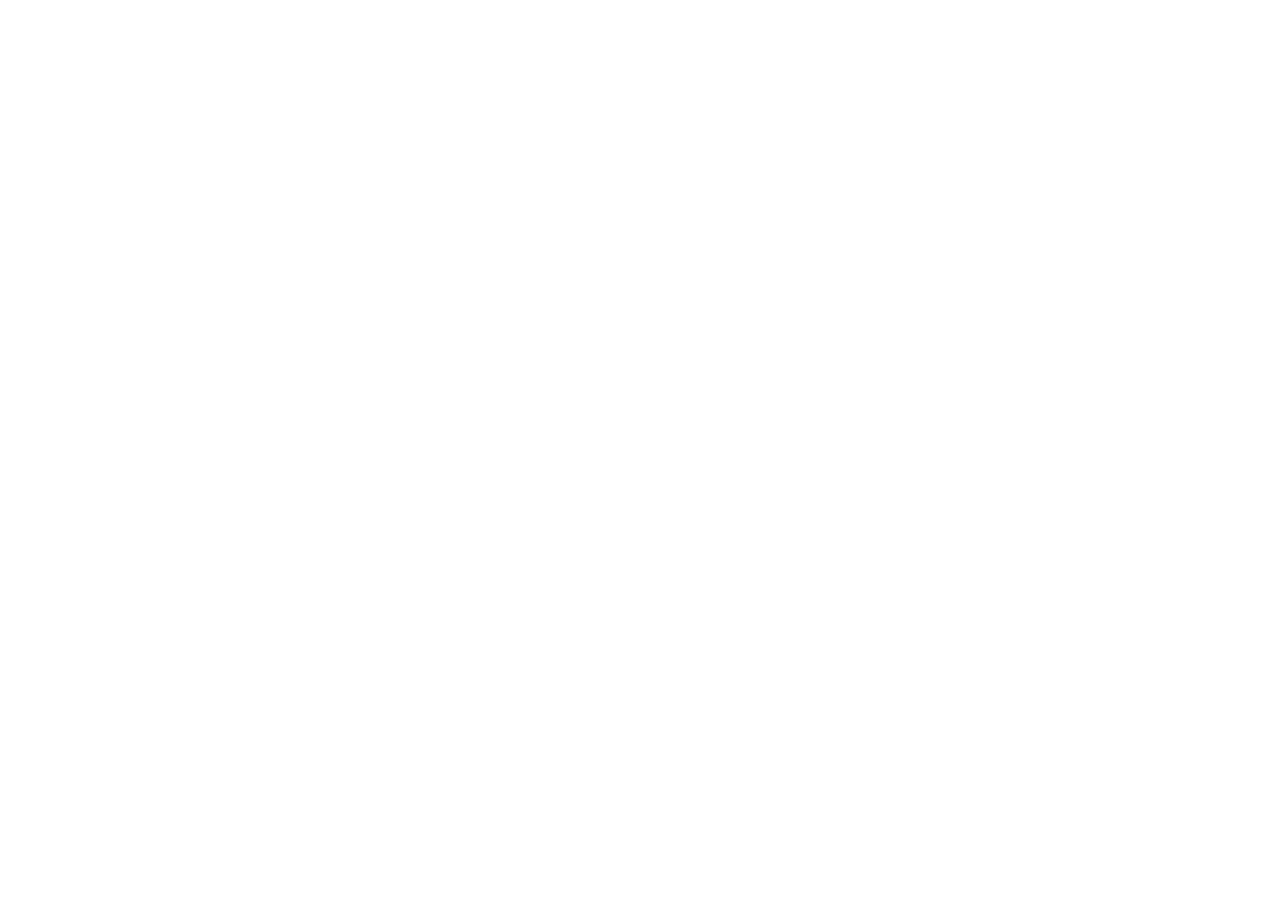
==== index.html @ 67b4d561 "commit 1" ====
<!DOCTYPE html>
<html lang="pt-br">
<head>
    <meta charset="UTF-8">
    <meta name="viewport" content="width=device-width, initial-scale=1.0">
    <link rel="stylesheet" href="style.css">
    <title>Canual - Te deixo calvo</title>
</head>
<body>
    <div class="super-info"></div>
    <header></header>
    <section class="introcucao"></section>
    <section class="carecas"></section>   
    <section class="servicos"></section>
    <section class="compra">
        <div alt="newsletter"></div>
    </section>
    <footer></footer>
</body>
</html>
---- style.css ----
* {
    margin: 0;
    padding: 0;
}
header {
    position: fixed;
    height: auto;
}
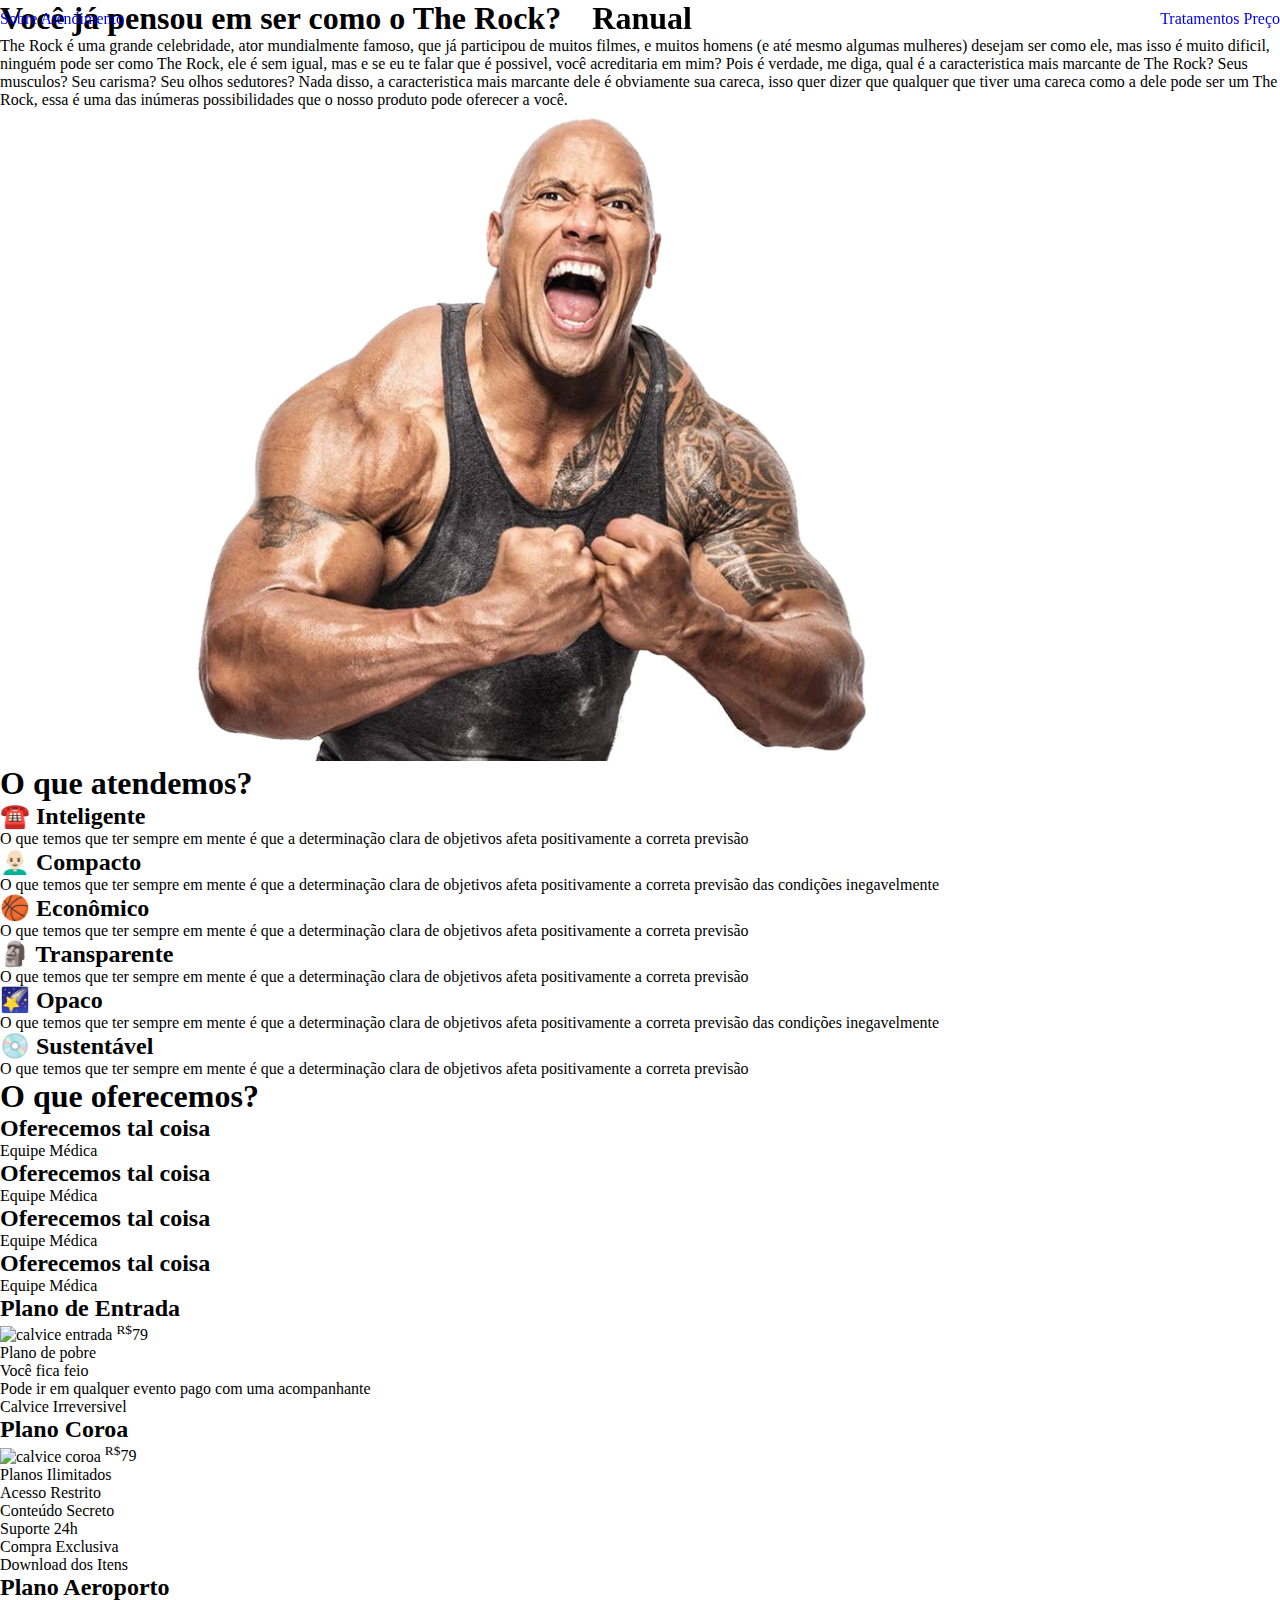
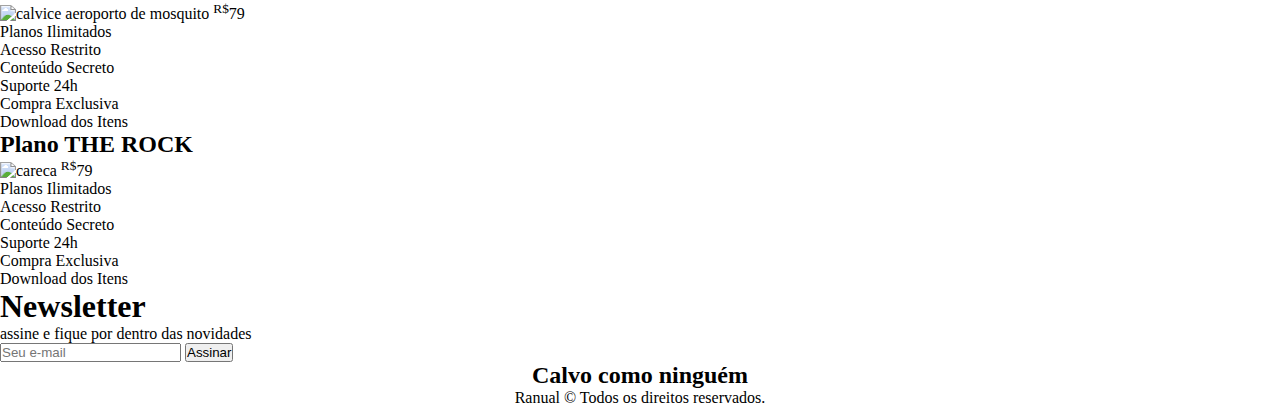
==== commit 46747306: "commit html" ====
--- a/index.html
+++ b/index.html
@@ -1,20 +1,173 @@
 <!DOCTYPE html>
 <html lang="pt-br">
-<head>
-    <meta charset="UTF-8">
-    <meta name="viewport" content="width=device-width, initial-scale=1.0">
-    <link rel="stylesheet" href="style.css">
-    <title>Canual - Te deixo calvo</title>
-</head>
-<body>
-    <div class="super-info"></div>
-    <header></header>
-    <section class="introcucao"></section>
-    <section class="carecas"></section>   
-    <section class="servicos"></section>
-    <section class="compra">
-        <div alt="newsletter"></div>
+  <head>
+    <meta charset="UTF-8" />
+    <meta name="viewport" content="width=device-width, initial-scale=1.0" />
+    <link rel="stylesheet" href="css/style.css" />
+    <link rel="stylesheet" href="css/color.css" />
+    <!--adicionar icon-->
+    <title>Ranual - Calvice sem igual</title>
+  </head>
+  <body>
+    <header>
+      <nav class="menu">
+        <a href="#sobre">Sobre</a>
+        <a href="#atendimento">Atendimento</a>
+      </nav>
+      <h1>Ranual</h1>
+      <nav class="menu">
+        <a href="#tratamentos">Tratamentos</a>
+        <a href="#preco">Preço</a>
+      </nav>
+    </header>
+
+    <section class="sobre" id="sobre">
+      <div>
+        <h1>Você já pensou em ser como o The Rock?</h1>
+        <p>
+          The Rock é uma grande celebridade, ator mundialmente famoso, que já
+          participou de muitos filmes, e muitos homens (e até mesmo algumas
+          mulheres) desejam ser como ele, mas isso é muito dificil, ninguém pode
+          ser como The Rock, ele é sem igual, mas e se eu te falar que é
+          possivel, você acreditaria em mim? Pois é verdade, me diga, qual é a
+          caracteristica mais marcante de The Rock? Seus musculos? Seu carisma?
+          Seu olhos sedutores? Nada disso, a caracteristica mais marcante dele é
+          obviamente sua careca, isso quer dizer que qualquer que tiver uma
+          careca como a dele pode ser um The Rock, essa é uma das inúmeras
+          possibilidades que o nosso produto pode oferecer a você.
+        </p>
+      </div>
+      <img src="img/The-Rock.png" alt="the rock" />
     </section>
-    <footer></footer>
-</body>
-</html>+
+    <section class="atendimento" id="atendimento"> <!--aqui é sobre o problema-->
+        <h1>O que atendemos?</h1>
+        <div class="atendimento-item">
+			<h2>☎️ Inteligente</h2>
+			<p>O que temos que ter sempre em mente é que a determinação clara de objetivos afeta positivamente a correta previsão </p>
+		</div>
+		
+		<div class="atendimento-item">
+			<h2>👨🏻‍🦲 Compacto</h2>
+			<p>O que temos que ter sempre em mente é que a determinação clara de objetivos afeta positivamente a correta previsão das condições inegavelmente</p>
+		</div>
+		
+		<div class="atendimento-item">
+			<h2>🏀 Econômico</h2>
+			<p>O que temos que ter sempre em mente é que a determinação clara de objetivos afeta positivamente a correta previsão </p>
+		</div>
+		
+		<div class="atendimento-item">
+			<h2>🗿 Transparente</h2>
+			<p>O que temos que ter sempre em mente é que a determinação clara de objetivos afeta positivamente a correta previsão </p>
+		</div>
+		
+		<div class="atendimento-item">
+			<h2>🌠 Opaco</h2>
+			<p>O que temos que ter sempre em mente é que a determinação clara de objetivos afeta positivamente a correta previsão das condições inegavelmente</p>
+		</div>
+		
+		<div class="atendimento-item">
+			<h2>💿 Sustentável</h2>
+			<p>O que temos que ter sempre em mente é que a determinação clara de objetivos afeta positivamente a correta previsão </p>
+		</div>
+    </section>
+
+    <section class="tratamentos" id="tratamentos"> <!--aqui é sobre a solução oferecida-->
+        <h1>O que oferecemos?</h1>
+        <div class="tratamento-item">
+            <div class="tratamento-item-info">
+                <h2>Oferecemos tal coisa</h2>
+                <p>Equipe Médica</p>   
+            </div>
+        </div>
+        <div class="tratamento-item">
+            <div class="tratamento-item-info">
+                <h2>Oferecemos tal coisa</h2>
+                <p>Equipe Médica</p>   
+            </div>
+        </div>
+        <div class="tratamento-item">
+            <div class="tratamento-item-info">
+                <h2>Oferecemos tal coisa</h2>
+                <p>Equipe Médica</p>   
+            </div>
+        </div>
+        <div class="tratamento-item">
+            <div class="tratamento-item-info">
+                <h2>Oferecemos tal coisa</h2>
+                <p>Equipe Médica</p>   
+            </div>
+        </div>
+    </section>
+
+    <section class="preco" id="preco">
+        <div alt="plano de entrada">
+            <h2>Plano de Entrada</h2>
+            <img src="" alt="calvice entrada">
+            <sup>R$</sup>79
+			<ul>
+				<li>Plano de pobre</li>
+				<li>Você fica feio</li>
+				<li>Pode ir em qualquer evento pago com uma acompanhante</li>
+				<li>Calvice Irreversivel</li>
+			</ul>
+        </div>
+        <div alt="plano coroa">
+            <h2>Plano Coroa</h2>
+            <img src="" alt="calvice coroa">
+            <sup>R$</sup>79
+			<ul>
+				<li>Planos Ilimitados</li>
+				<li>Acesso Restrito</li>
+				<li>Conteúdo Secreto</li>
+				<li>Suporte 24h</li>
+				<li>Compra Exclusiva</li>
+				<li>Download dos Itens</li>
+			</ul>
+        </div>
+        <div alt="plano aeroporto">
+            <h2>Plano Aeroporto</h2>
+            <img src="" alt="calvice aeroporto de mosquito">
+            <sup>R$</sup>79
+			<ul>
+				<li>Planos Ilimitados</li>
+				<li>Acesso Restrito</li>
+				<li>Conteúdo Secreto</li>
+				<li>Suporte 24h</li>
+				<li>Compra Exclusiva</li>
+				<li>Download dos Itens</li>
+			</ul>
+        </div>
+        <div alt="plano The Rock">
+            <h2>Plano THE ROCK</h2>
+            <img src="" alt="careca">
+            <sup>R$</sup>79
+			<ul>
+				<li>Planos Ilimitados</li>
+				<li>Acesso Restrito</li>
+				<li>Conteúdo Secreto</li>
+				<li>Suporte 24h</li>
+				<li>Compra Exclusiva</li>
+				<li>Download dos Itens</li>
+			</ul>
+        </div>
+    </section>
+
+    <section class="newsletter">
+        <div class="newsletter-info">
+			<h1>Newsletter</h1>
+			<p>assine e fique por dentro das novidades</p>
+		</div>
+		<form class="newsletter-form">
+			<input type="text" placeholder="Seu e-mail">
+			<button type="submit">Assinar</button>
+		</form>
+    </section>
+
+    <footer>
+        <h2>Calvo como ninguém</h2>
+        <p>Ranual © Todos os direitos reservados.</p>
+    </footer>
+  </body>
+</html>
--- a/css/style.css
+++ b/css/style.css
@@ -0,0 +1,22 @@
+* {
+    margin: 0;
+    padding: 0;
+}
+header, footer {
+    display: flex;
+    width: 100%;
+    height: auto;
+}
+header {
+    justify-content: space-between;
+    align-items: center;
+    position: fixed;
+}
+footer {
+    flex-direction: column;
+    align-items: center;
+}
+
+a:link {
+    text-decoration: none;
+}
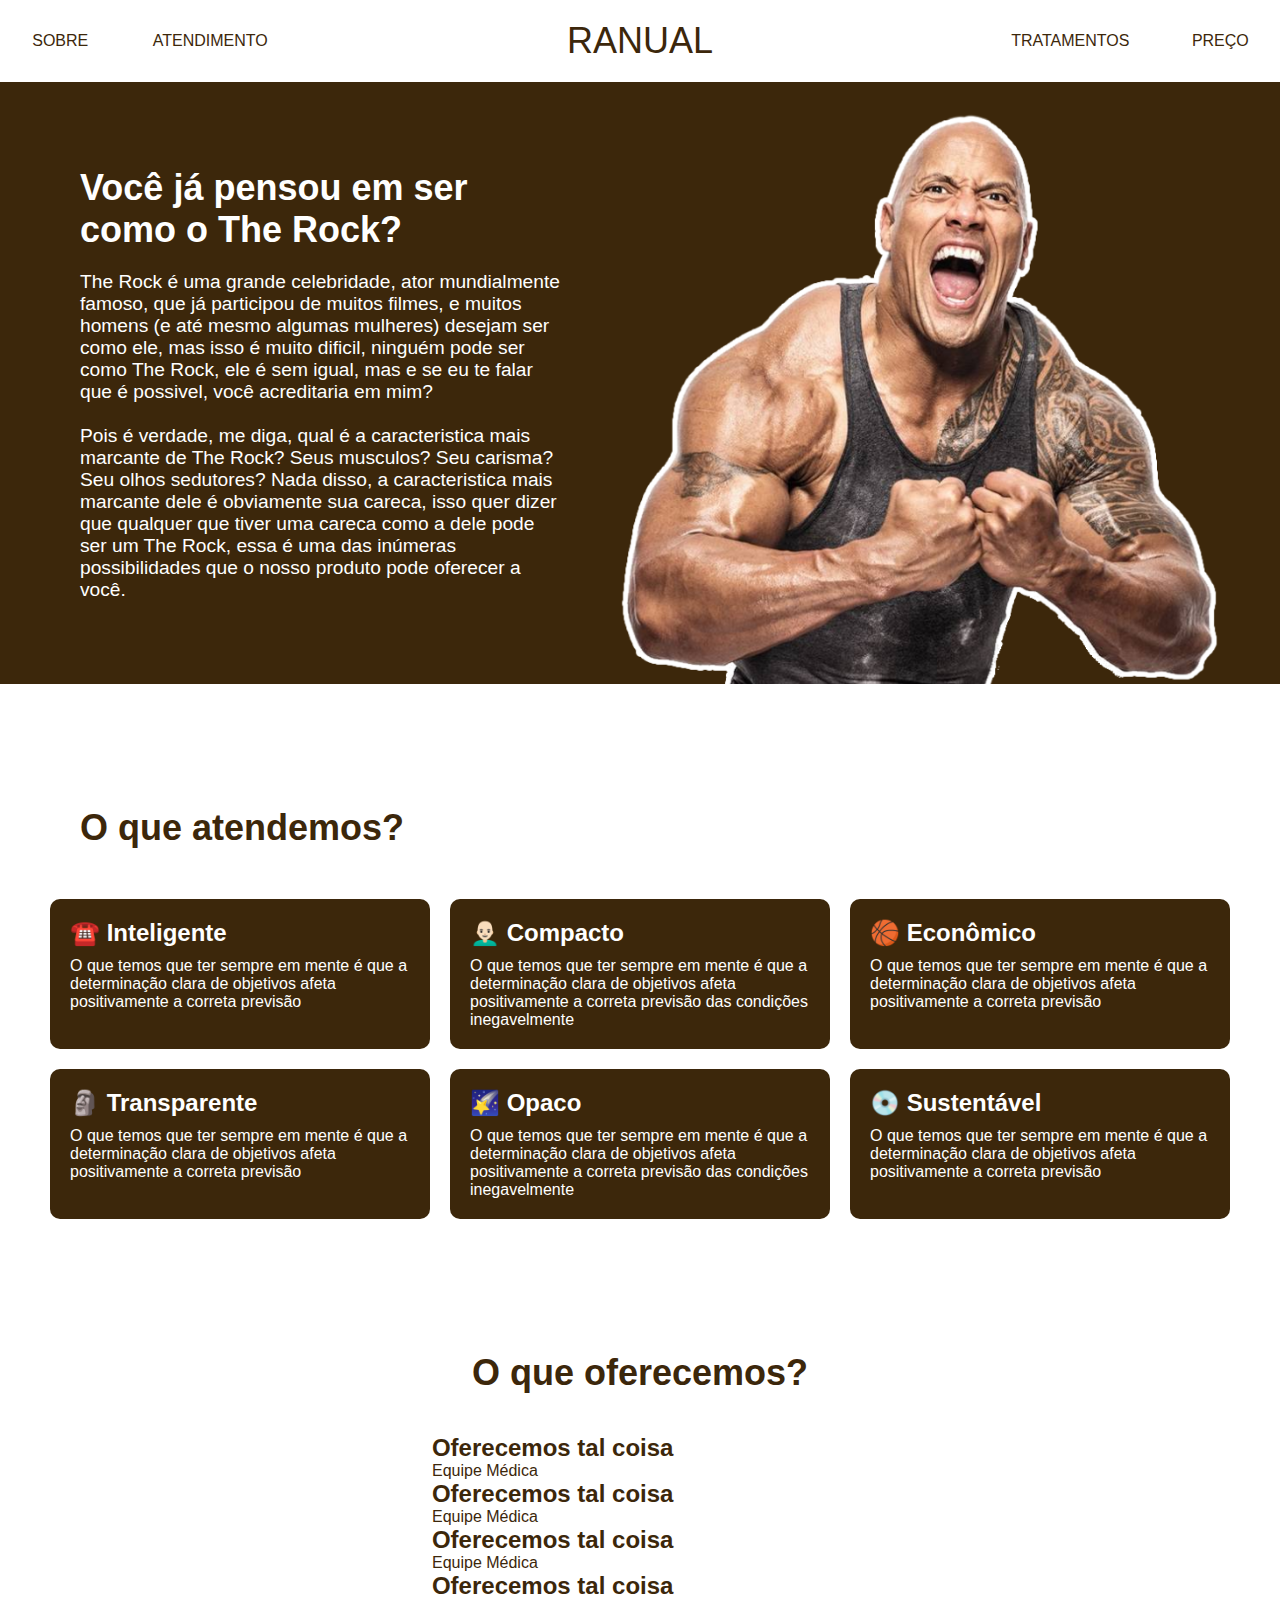
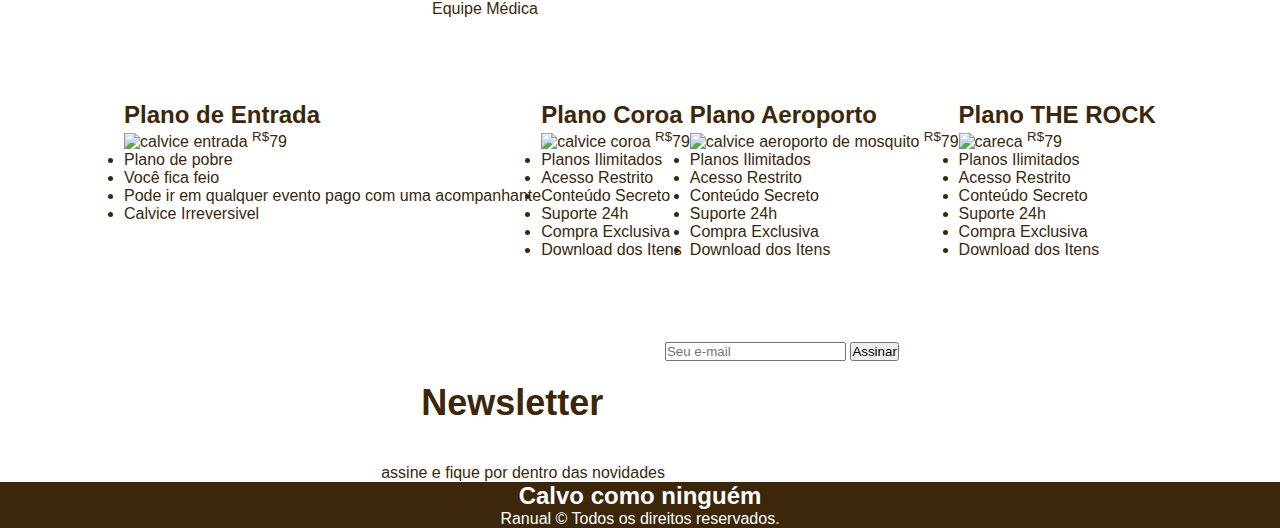
==== commit c958f39f: "commit css geral, menu, sobre e atendimento" ====
--- a/index.html
+++ b/index.html
@@ -5,169 +5,200 @@
     <meta name="viewport" content="width=device-width, initial-scale=1.0" />
     <link rel="stylesheet" href="css/style.css" />
     <link rel="stylesheet" href="css/color.css" />
+    <link rel="stylesheet" href="css/text.css" />
     <!--adicionar icon-->
     <title>Ranual - Calvice sem igual</title>
   </head>
   <body>
     <header>
       <nav class="menu">
-        <a href="#sobre">Sobre</a>
-        <a href="#atendimento">Atendimento</a>
+        <a href="#sobre">SOBRE</a>
+        <a href="#atendimento">ATENDIMENTO</a>
       </nav>
-      <h1>Ranual</h1>
+      <h1>RANUAL</h1>
       <nav class="menu">
-        <a href="#tratamentos">Tratamentos</a>
-        <a href="#preco">Preço</a>
+        <a href="#tratamentos">TRATAMENTOS</a>
+        <a href="#preco">PREÇO</a>
       </nav>
     </header>
 
     <section class="sobre" id="sobre">
-      <div>
-        <h1>Você já pensou em ser como o The Rock?</h1>
-        <p>
-          The Rock é uma grande celebridade, ator mundialmente famoso, que já
-          participou de muitos filmes, e muitos homens (e até mesmo algumas
-          mulheres) desejam ser como ele, mas isso é muito dificil, ninguém pode
-          ser como The Rock, ele é sem igual, mas e se eu te falar que é
-          possivel, você acreditaria em mim? Pois é verdade, me diga, qual é a
-          caracteristica mais marcante de The Rock? Seus musculos? Seu carisma?
-          Seu olhos sedutores? Nada disso, a caracteristica mais marcante dele é
-          obviamente sua careca, isso quer dizer que qualquer que tiver uma
-          careca como a dele pode ser um The Rock, essa é uma das inúmeras
-          possibilidades que o nosso produto pode oferecer a você.
-        </p>
-      </div>
-      <img src="img/The-Rock.png" alt="the rock" />
-    </section>
-
-    <section class="atendimento" id="atendimento"> <!--aqui é sobre o problema-->
+      <div class="sobre-total">
+        <div class="sobre-info">
+          <h1>Você já pensou em ser como o The Rock?</h1>
+          <p>
+            The Rock é uma grande celebridade, ator mundialmente famoso, que já
+            participou de muitos filmes, e muitos homens (e até mesmo algumas
+            mulheres) desejam ser como ele, mas isso é muito dificil, ninguém
+            pode ser como The Rock, ele é sem igual, mas e se eu te falar que é
+            possivel, você acreditaria em mim? <br /><br />
+
+            Pois é verdade, me diga, qual é a caracteristica mais marcante de
+            The Rock? Seus musculos? Seu carisma? Seu olhos sedutores? Nada
+            disso, a caracteristica mais marcante dele é obviamente sua careca,
+            isso quer dizer que qualquer que tiver uma careca como a dele pode
+            ser um The Rock, essa é uma das inúmeras possibilidades que o nosso
+            produto pode oferecer a você.
+          </p>
+        </div>
+        <img src="img/The-Rock.png" alt="the rock" />
+      </div>
+    </section>
+
+    <section class="atendimento" id="atendimento">
+      <!--aqui é sobre o problema-->
+      <div class="atendimento-total">
         <h1>O que atendemos?</h1>
         <div class="atendimento-item">
-			<h2>☎️ Inteligente</h2>
-			<p>O que temos que ter sempre em mente é que a determinação clara de objetivos afeta positivamente a correta previsão </p>
-		</div>
-		
-		<div class="atendimento-item">
-			<h2>👨🏻‍🦲 Compacto</h2>
-			<p>O que temos que ter sempre em mente é que a determinação clara de objetivos afeta positivamente a correta previsão das condições inegavelmente</p>
-		</div>
-		
-		<div class="atendimento-item">
-			<h2>🏀 Econômico</h2>
-			<p>O que temos que ter sempre em mente é que a determinação clara de objetivos afeta positivamente a correta previsão </p>
-		</div>
-		
-		<div class="atendimento-item">
-			<h2>🗿 Transparente</h2>
-			<p>O que temos que ter sempre em mente é que a determinação clara de objetivos afeta positivamente a correta previsão </p>
-		</div>
-		
-		<div class="atendimento-item">
-			<h2>🌠 Opaco</h2>
-			<p>O que temos que ter sempre em mente é que a determinação clara de objetivos afeta positivamente a correta previsão das condições inegavelmente</p>
-		</div>
-		
-		<div class="atendimento-item">
-			<h2>💿 Sustentável</h2>
-			<p>O que temos que ter sempre em mente é que a determinação clara de objetivos afeta positivamente a correta previsão </p>
-		</div>
-    </section>
-
-    <section class="tratamentos" id="tratamentos"> <!--aqui é sobre a solução oferecida-->
+          <h2>☎️ Inteligente</h2>
+          <p>
+            O que temos que ter sempre em mente é que a determinação clara de
+            objetivos afeta positivamente a correta previsão
+          </p>
+        </div>
+
+        <div class="atendimento-item">
+          <h2>👨🏻‍🦲 Compacto</h2>
+          <p>
+            O que temos que ter sempre em mente é que a determinação clara de
+            objetivos afeta positivamente a correta previsão das condições
+            inegavelmente
+          </p>
+        </div>
+
+        <div class="atendimento-item">
+          <h2>🏀 Econômico</h2>
+          <p>
+            O que temos que ter sempre em mente é que a determinação clara de
+            objetivos afeta positivamente a correta previsão
+          </p>
+        </div>
+
+        <div class="atendimento-item">
+          <h2>🗿 Transparente</h2>
+          <p>
+            O que temos que ter sempre em mente é que a determinação clara de
+            objetivos afeta positivamente a correta previsão
+          </p>
+        </div>
+
+        <div class="atendimento-item">
+          <h2>🌠 Opaco</h2>
+          <p>
+            O que temos que ter sempre em mente é que a determinação clara de
+            objetivos afeta positivamente a correta previsão das condições
+            inegavelmente
+          </p>
+        </div>
+
+        <div class="atendimento-item">
+          <h2>💿 Sustentável</h2>
+          <p>
+            O que temos que ter sempre em mente é que a determinação clara de
+            objetivos afeta positivamente a correta previsão
+          </p>
+        </div>
+      </div>
+    </section>
+
+    <section class="tratamentos" id="tratamentos">
+      <!--aqui é sobre a solução oferecida-->
+      <div class="tratamento-total">
         <h1>O que oferecemos?</h1>
         <div class="tratamento-item">
-            <div class="tratamento-item-info">
-                <h2>Oferecemos tal coisa</h2>
-                <p>Equipe Médica</p>   
-            </div>
-        </div>
-        <div class="tratamento-item">
-            <div class="tratamento-item-info">
-                <h2>Oferecemos tal coisa</h2>
-                <p>Equipe Médica</p>   
-            </div>
-        </div>
-        <div class="tratamento-item">
-            <div class="tratamento-item-info">
-                <h2>Oferecemos tal coisa</h2>
-                <p>Equipe Médica</p>   
-            </div>
-        </div>
-        <div class="tratamento-item">
-            <div class="tratamento-item-info">
-                <h2>Oferecemos tal coisa</h2>
-                <p>Equipe Médica</p>   
-            </div>
-        </div>
+          <div class="tratamento-item-info">
+            <h2>Oferecemos tal coisa</h2>
+            <p>Equipe Médica</p>
+          </div>
+        </div>
+        <div class="tratamento-item">
+          <div class="tratamento-item-info">
+            <h2>Oferecemos tal coisa</h2>
+            <p>Equipe Médica</p>
+          </div>
+        </div>
+        <div class="tratamento-item">
+          <div class="tratamento-item-info">
+            <h2>Oferecemos tal coisa</h2>
+            <p>Equipe Médica</p>
+          </div>
+        </div>
+        <div class="tratamento-item">
+          <div class="tratamento-item-info">
+            <h2>Oferecemos tal coisa</h2>
+            <p>Equipe Médica</p>
+          </div>
+        </div>
+      </div>
     </section>
 
     <section class="preco" id="preco">
-        <div alt="plano de entrada">
-            <h2>Plano de Entrada</h2>
-            <img src="" alt="calvice entrada">
-            <sup>R$</sup>79
-			<ul>
-				<li>Plano de pobre</li>
-				<li>Você fica feio</li>
-				<li>Pode ir em qualquer evento pago com uma acompanhante</li>
-				<li>Calvice Irreversivel</li>
-			</ul>
-        </div>
-        <div alt="plano coroa">
-            <h2>Plano Coroa</h2>
-            <img src="" alt="calvice coroa">
-            <sup>R$</sup>79
-			<ul>
-				<li>Planos Ilimitados</li>
-				<li>Acesso Restrito</li>
-				<li>Conteúdo Secreto</li>
-				<li>Suporte 24h</li>
-				<li>Compra Exclusiva</li>
-				<li>Download dos Itens</li>
-			</ul>
-        </div>
-        <div alt="plano aeroporto">
-            <h2>Plano Aeroporto</h2>
-            <img src="" alt="calvice aeroporto de mosquito">
-            <sup>R$</sup>79
-			<ul>
-				<li>Planos Ilimitados</li>
-				<li>Acesso Restrito</li>
-				<li>Conteúdo Secreto</li>
-				<li>Suporte 24h</li>
-				<li>Compra Exclusiva</li>
-				<li>Download dos Itens</li>
-			</ul>
-        </div>
-        <div alt="plano The Rock">
-            <h2>Plano THE ROCK</h2>
-            <img src="" alt="careca">
-            <sup>R$</sup>79
-			<ul>
-				<li>Planos Ilimitados</li>
-				<li>Acesso Restrito</li>
-				<li>Conteúdo Secreto</li>
-				<li>Suporte 24h</li>
-				<li>Compra Exclusiva</li>
-				<li>Download dos Itens</li>
-			</ul>
-        </div>
+      <div alt="plano de entrada">
+        <h2>Plano de Entrada</h2>
+        <img src="" alt="calvice entrada" />
+        <sup>R$</sup>79
+        <ul>
+          <li>Plano de pobre</li>
+          <li>Você fica feio</li>
+          <li>Pode ir em qualquer evento pago com uma acompanhante</li>
+          <li>Calvice Irreversivel</li>
+        </ul>
+      </div>
+      <div alt="plano coroa">
+        <h2>Plano Coroa</h2>
+        <img src="" alt="calvice coroa" />
+        <sup>R$</sup>79
+        <ul>
+          <li>Planos Ilimitados</li>
+          <li>Acesso Restrito</li>
+          <li>Conteúdo Secreto</li>
+          <li>Suporte 24h</li>
+          <li>Compra Exclusiva</li>
+          <li>Download dos Itens</li>
+        </ul>
+      </div>
+      <div alt="plano aeroporto">
+        <h2>Plano Aeroporto</h2>
+        <img src="" alt="calvice aeroporto de mosquito" />
+        <sup>R$</sup>79
+        <ul>
+          <li>Planos Ilimitados</li>
+          <li>Acesso Restrito</li>
+          <li>Conteúdo Secreto</li>
+          <li>Suporte 24h</li>
+          <li>Compra Exclusiva</li>
+          <li>Download dos Itens</li>
+        </ul>
+      </div>
+      <div alt="plano The Rock">
+        <h2>Plano THE ROCK</h2>
+        <img src="" alt="careca" />
+        <sup>R$</sup>79
+        <ul>
+          <li>Planos Ilimitados</li>
+          <li>Acesso Restrito</li>
+          <li>Conteúdo Secreto</li>
+          <li>Suporte 24h</li>
+          <li>Compra Exclusiva</li>
+          <li>Download dos Itens</li>
+        </ul>
+      </div>
     </section>
 
     <section class="newsletter">
-        <div class="newsletter-info">
-			<h1>Newsletter</h1>
-			<p>assine e fique por dentro das novidades</p>
-		</div>
-		<form class="newsletter-form">
-			<input type="text" placeholder="Seu e-mail">
-			<button type="submit">Assinar</button>
-		</form>
+      <div class="newsletter-info">
+        <h1>Newsletter</h1>
+        <p>assine e fique por dentro das novidades</p>
+      </div>
+      <form class="newsletter-form">
+        <input type="text" placeholder="Seu e-mail" />
+        <button type="submit">Assinar</button>
+      </form>
     </section>
 
     <footer>
-        <h2>Calvo como ninguém</h2>
-        <p>Ranual © Todos os direitos reservados.</p>
+      <h2>Calvo como ninguém</h2>
+      <p>Ranual © Todos os direitos reservados.</p>
     </footer>
   </body>
 </html>
--- a/css/style.css
+++ b/css/style.css
@@ -1,22 +1,138 @@
 * {
     margin: 0;
     padding: 0;
+    font-family: 'TT Norms Pro', Arial, sans-serif;
 }
+
+a {
+    text-decoration: none;
+    color: inherit;
+}
+
+h1 {
+    font-size: 2.25em;
+    margin: 40px;
+}
+
+body {
+    background-color: var(--base-color);
+    color: var(--primary-color);
+}
+
 header, footer {
     display: flex;
     width: 100%;
     height: auto;
 }
+
 header {
     justify-content: space-between;
     align-items: center;
     position: fixed;
+    font-family: 'TT Norms Pro', Arial, sans-serif;
+    font-weight: 300;
+    background-color: var(--base-color);
+    border-bottom: 2px solid var(--primary-color);
 }
+
+header h1 {
+    font-weight: 400;
+    font-size: 2.25em;
+    margin: 20px;
+}
+
 footer {
     flex-direction: column;
     align-items: center;
+    color: var(--base-color);
+    background-color: var(--primary-color);
 }
 
-a:link {
-    text-decoration: none;
+.menu {
+    display: flex;
+    justify-content: space-between;
+    flex-wrap: wrap;
+    height: auto;
+    width: 300px;
 }
+
+.menu a {
+    display: block;
+    flex-grow: 1;
+    text-align: center;
+    padding: 10px;
+}
+
+.sobre, .atendimento, .tratamentos, .preco, .newsletter {
+    display: flex;
+    justify-content: center;
+    padding-top: 83px;
+    overflow: hidden;
+}
+
+.sobre-total, .atendimento-total {
+    display: flex;
+    flex-wrap: wrap;
+    max-width: 1200px;
+}
+
+.sobre {
+    background-color: var(--primary-color);
+    color: var(--base-color);   
+}
+
+.sobre-total {
+    align-items: center;
+    justify-content: space-around;
+}
+
+.sobre-total img {
+    margin-top: 30px;
+    margin-left: 20px;
+    margin-right: 20px;
+    width: 50%;
+    min-width: 450px;
+    align-self: flex-end;
+}
+
+.sobre-info {
+    flex: 1 1 450px;
+    padding: 20px;
+}
+
+.sobre-info h1, .sobre-info p {
+    font-size: 1.2em;
+    margin: 20px;
+}
+
+.sobre-info h1 {
+    font-size: 2.25em;
+}
+
+.atendimento-total h1 {
+    display: block;
+    width: 100%;
+}
+
+.atendimento-item {
+    display: block;
+    background-color: var(--primary-color);
+    color: var(--base-color);
+    border-radius: 10px;
+    margin: 10px;
+    padding: 10px;
+    flex: 1 1 360px;
+}
+
+.atendimento-item h2, .atendimento-item p {
+    margin: 10px;
+}
+
+.tratamento-total {
+
+}
+
+.tratamento-item {
+    display: block;
+    flex: 1 1 360px;
+}
--- a/css/color.css
+++ b/css/color.css
@@ -0,0 +1,5 @@
+:root {
+    --primary-color: #3c270b;
+    --secondary-color: #8c7dff;
+    --base-color: white;
+}--- a/css/text.css
+++ b/css/text.css
@@ -0,0 +1 @@
+@import url('https://fonts.cdnfonts.com/css/tt-norms-pro');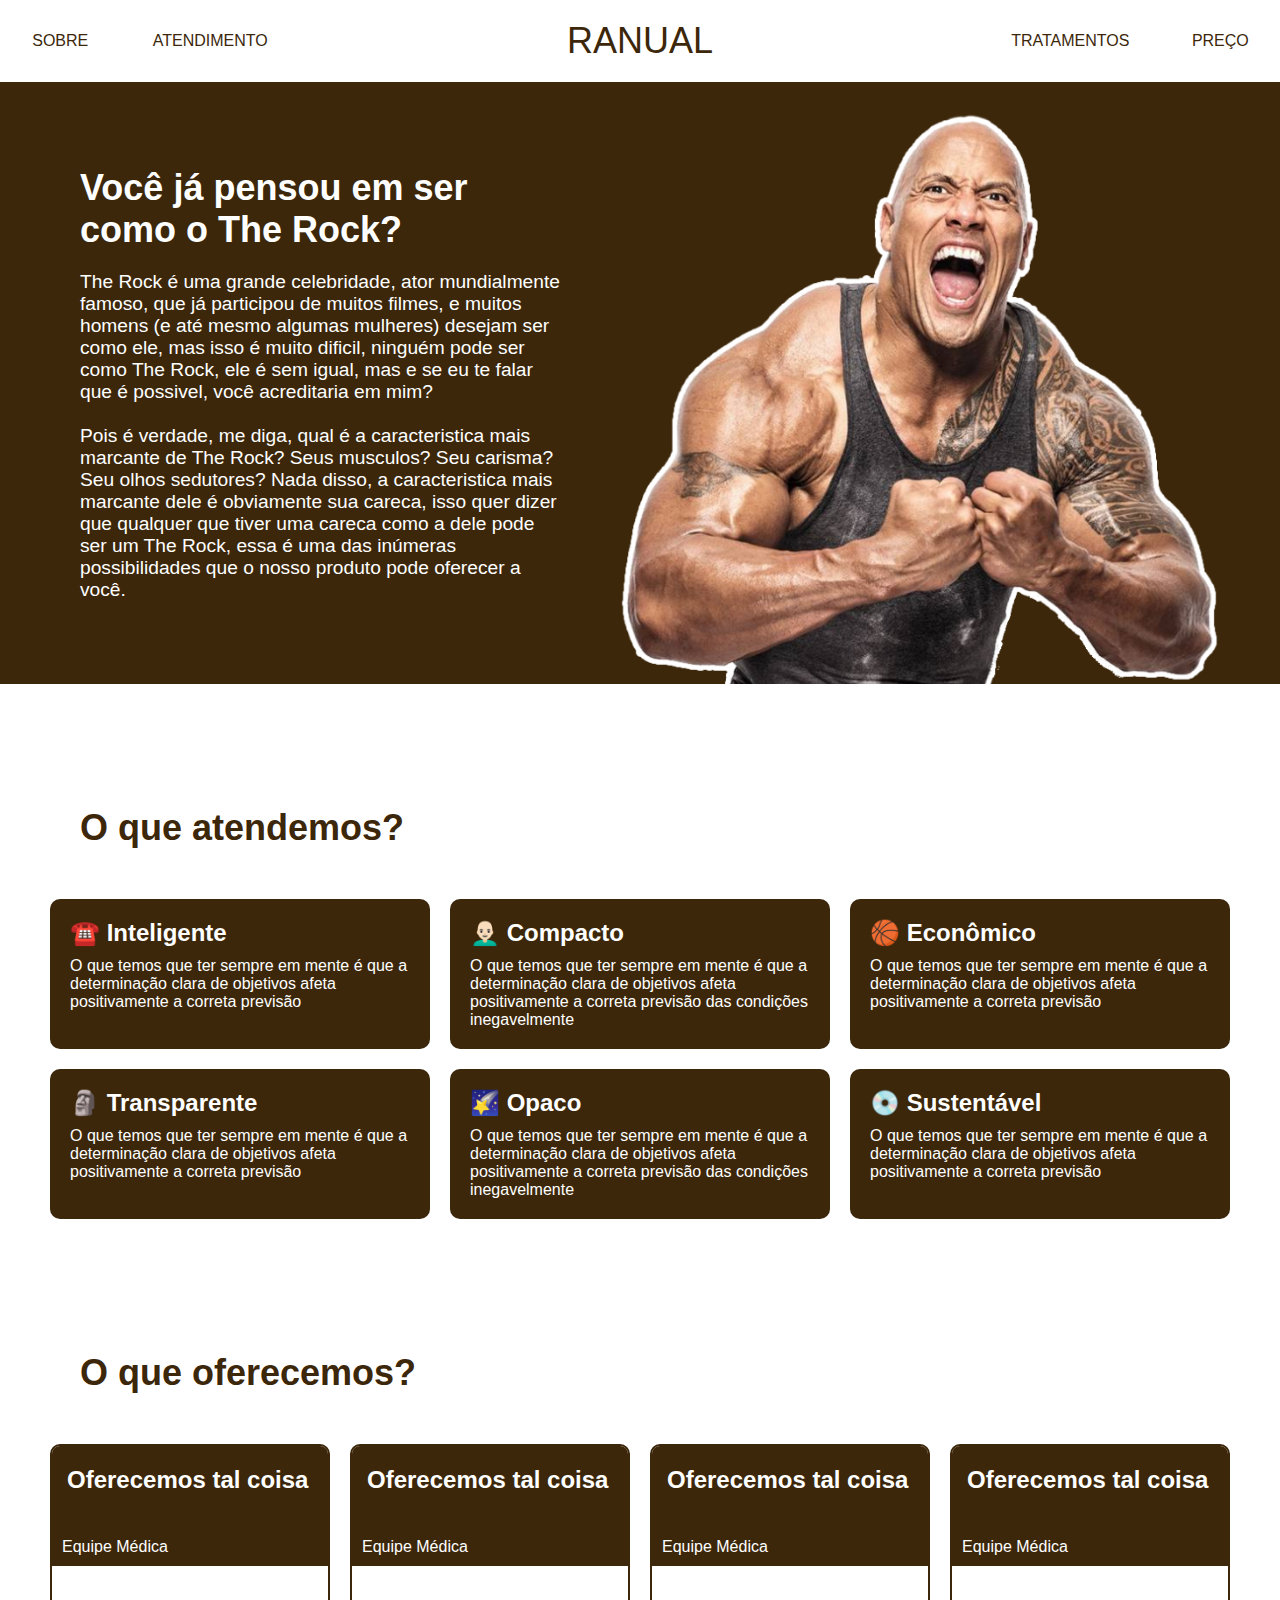
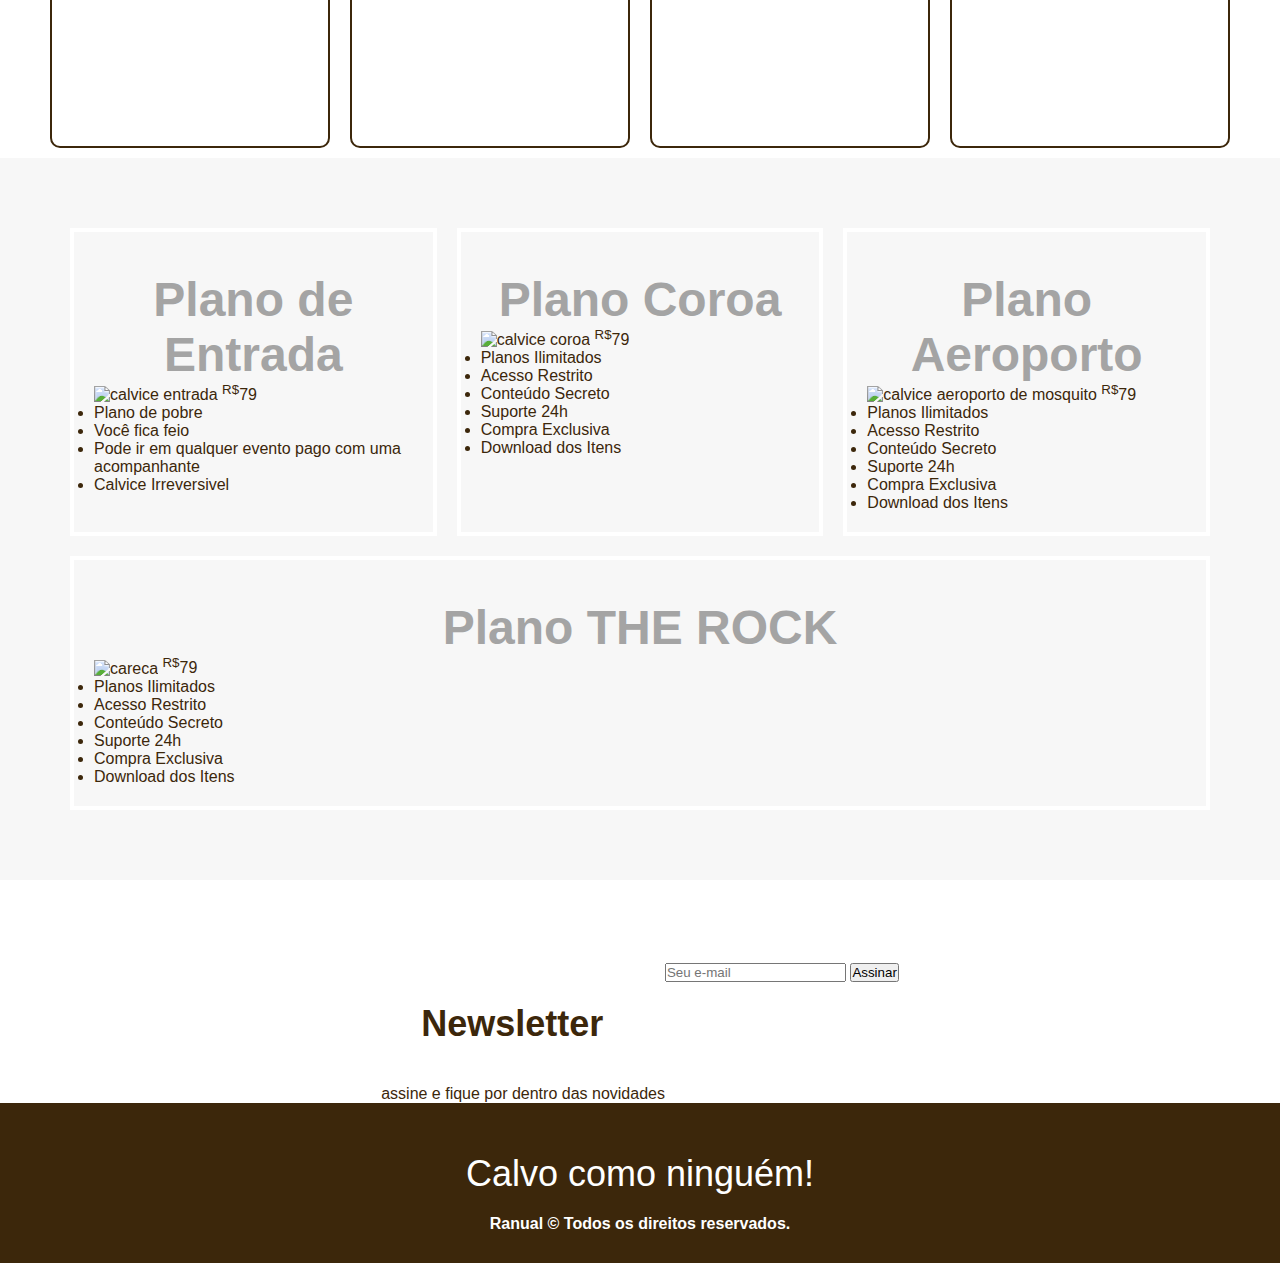
==== commit 4a352605: "commit css itens qualidades servicos" ====
--- a/index.html
+++ b/index.html
@@ -110,30 +110,34 @@
             <h2>Oferecemos tal coisa</h2>
             <p>Equipe Médica</p>
           </div>
-        </div>
-        <div class="tratamento-item">
-          <div class="tratamento-item-info">
-            <h2>Oferecemos tal coisa</h2>
-            <p>Equipe Médica</p>
-          </div>
-        </div>
-        <div class="tratamento-item">
-          <div class="tratamento-item-info">
-            <h2>Oferecemos tal coisa</h2>
-            <p>Equipe Médica</p>
-          </div>
-        </div>
-        <div class="tratamento-item">
-          <div class="tratamento-item-info">
-            <h2>Oferecemos tal coisa</h2>
-            <p>Equipe Médica</p>
-          </div>
+          <div class="item-1"></div>
+        </div>
+        <div class="tratamento-item">
+          <div class="tratamento-item-info">
+            <h2>Oferecemos tal coisa</h2>
+            <p>Equipe Médica</p>
+          </div>
+          <div class="item-2"></div>
+        </div>
+        <div class="tratamento-item">
+          <div class="tratamento-item-info">
+            <h2>Oferecemos tal coisa</h2>
+            <p>Equipe Médica</p>
+          </div>
+          <div class="item-3"></div>
+        </div>
+        <div class="tratamento-item">
+          <div class="tratamento-item-info">
+            <h2>Oferecemos tal coisa</h2>
+            <p>Equipe Médica</p>
+          </div>
+          <div class="item-4"></div>
         </div>
       </div>
     </section>
 
     <section class="preco" id="preco">
-      <div alt="plano de entrada">
+      <div class="preco-item" alt="plano de entrada">
         <h2>Plano de Entrada</h2>
         <img src="" alt="calvice entrada" />
         <sup>R$</sup>79
@@ -144,7 +148,7 @@
           <li>Calvice Irreversivel</li>
         </ul>
       </div>
-      <div alt="plano coroa">
+      <div class="preco-item" alt="plano coroa">
         <h2>Plano Coroa</h2>
         <img src="" alt="calvice coroa" />
         <sup>R$</sup>79
@@ -157,7 +161,7 @@
           <li>Download dos Itens</li>
         </ul>
       </div>
-      <div alt="plano aeroporto">
+      <div class="preco-item" alt="plano aeroporto">
         <h2>Plano Aeroporto</h2>
         <img src="" alt="calvice aeroporto de mosquito" />
         <sup>R$</sup>79
@@ -170,7 +174,7 @@
           <li>Download dos Itens</li>
         </ul>
       </div>
-      <div alt="plano The Rock">
+      <div class="preco-item" alt="plano The Rock">
         <h2>Plano THE ROCK</h2>
         <img src="" alt="careca" />
         <sup>R$</sup>79
@@ -197,7 +201,7 @@
     </section>
 
     <footer>
-      <h2>Calvo como ninguém</h2>
+      <h2>Calvo como ninguém!</h2>
       <p>Ranual © Todos os direitos reservados.</p>
     </footer>
   </body>
--- a/css/style.css
+++ b/css/style.css
@@ -44,8 +44,19 @@
 footer {
     flex-direction: column;
     align-items: center;
+    padding-block: 30px;
     color: var(--base-color);
     background-color: var(--primary-color);
+}
+
+footer h2 {
+    font-size: 2.25em;
+    font-weight: 300;
+    margin: 20px;
+}
+
+footer p {
+    font-weight: bold;
 }
 
 .menu {
@@ -70,7 +81,7 @@
     overflow: hidden;
 }
 
-.sobre-total, .atendimento-total {
+.sobre-total, .atendimento-total, .tratamento-total{
     display: flex;
     flex-wrap: wrap;
     max-width: 1200px;
@@ -128,11 +139,77 @@
     margin: 10px;
 }
 
-.tratamento-total {
-
+.tratamento-total h1 {
+    display: block;
+    width: 100%;
 }
 
 .tratamento-item {
     display: block;
-    flex: 1 1 360px;
-}
+    overflow: hidden;
+    margin: 10px;
+    height: 300px;
+    border-radius: 10px;
+    flex: 1 1 250px;
+    border: solid 2px var(--primary-color);
+}
+
+.item-1, .item-2, .item-3, .item-4 {
+    justify-self: flex-end;
+    background-size: cover;
+    background-position: center;
+    height: 100%;
+}
+
+.item-1 {
+    background-image: url('https://www.manual.com.br/_next/image?url=https%3A%2F%2Fcdn.manual.co%2FWEB_BR%2Fassets%2Fimages%2Farticles%2Farticle-3.jpg&w=1920&q=75');
+}
+.item-2 {
+    background-image: url('https://www.manual.com.br/_next/image?url=https%3A%2F%2Fcdn.manual.co%2FWEB_BR%2Fassets%2Fimages%2Farticles%2Farticle-1.jpg&w=1920&q=75');
+}
+.item-3 {
+    background-image: url('https://www.manual.com.br/_next/image?url=https%3A%2F%2Fcdn.manual.co%2FWEB_BR%2Fassets%2Fimages%2Farticles%2Farticle-2.jpg&w=1920&q=75');
+}
+.item-4 {
+    background-image: url('https://www.manual.com.br/_next/image?url=https%3A%2F%2Fcdn.manual.co%2FWEB_BR%2Fassets%2Fimages%2Farticles%2Farticle-4.jpg&w=1920&q=75');
+}
+
+
+.tratamento-item-info {
+    display: flex;
+    flex-direction: column;
+    justify-content: space-between;
+    height: 40%;
+    background-color: var(--primary-color);
+    color: var(--base-color);
+}
+
+.tratamento-item-info h2 {
+    margin: 15px;
+    margin-top: 20px;
+    margin-bottom: 0;
+}
+
+.tratamento-item-info p {
+    margin: 10px;
+    margin-top: 0px;
+}
+
+.preco {
+	background: #f7f7f7;
+    flex-wrap: wrap;
+	padding: 60px;
+}
+
+.preco-item {
+	flex: 1 1 260px;
+	border: 4px solid white;
+	padding: 20px;
+	margin: 10px;
+}
+
+.preco-item h2 {
+	font-size: 3em;
+	color: #a4a4a4;
+	text-align: center;
+	margin-top: 20px;
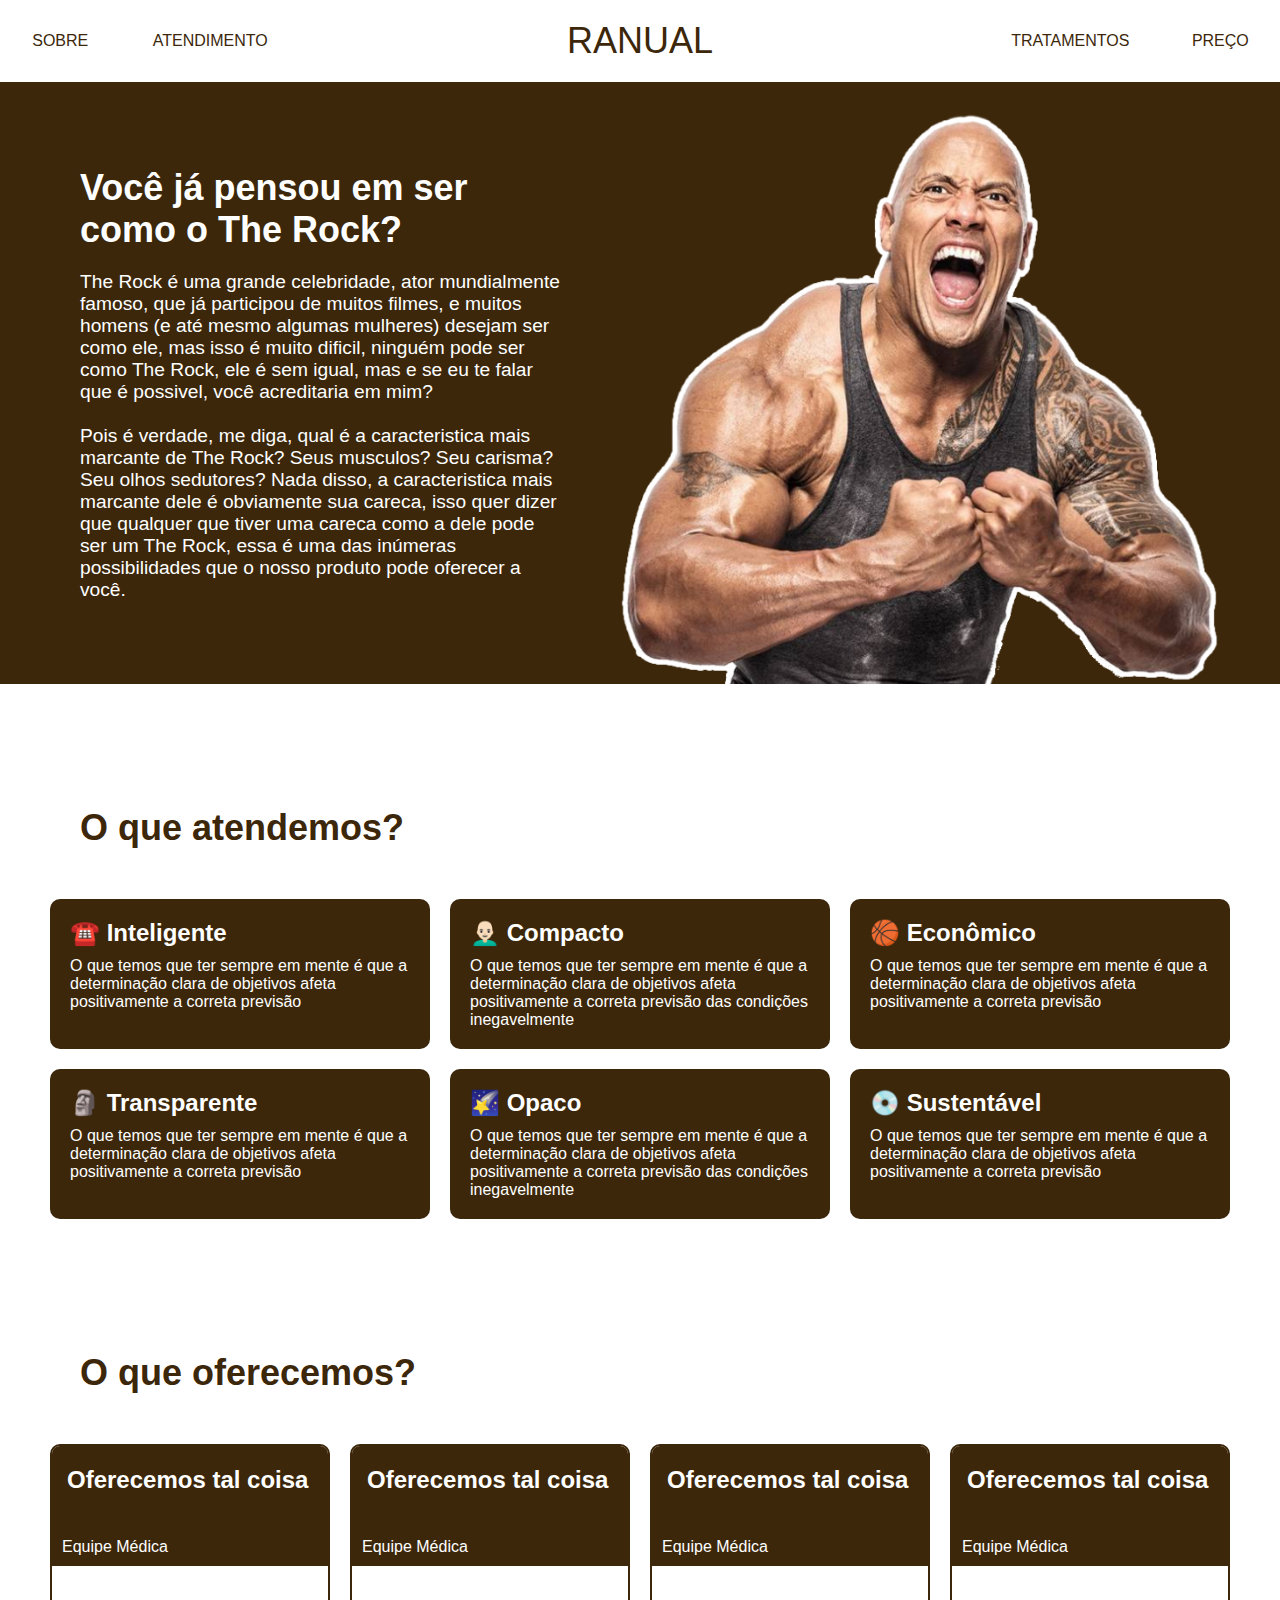
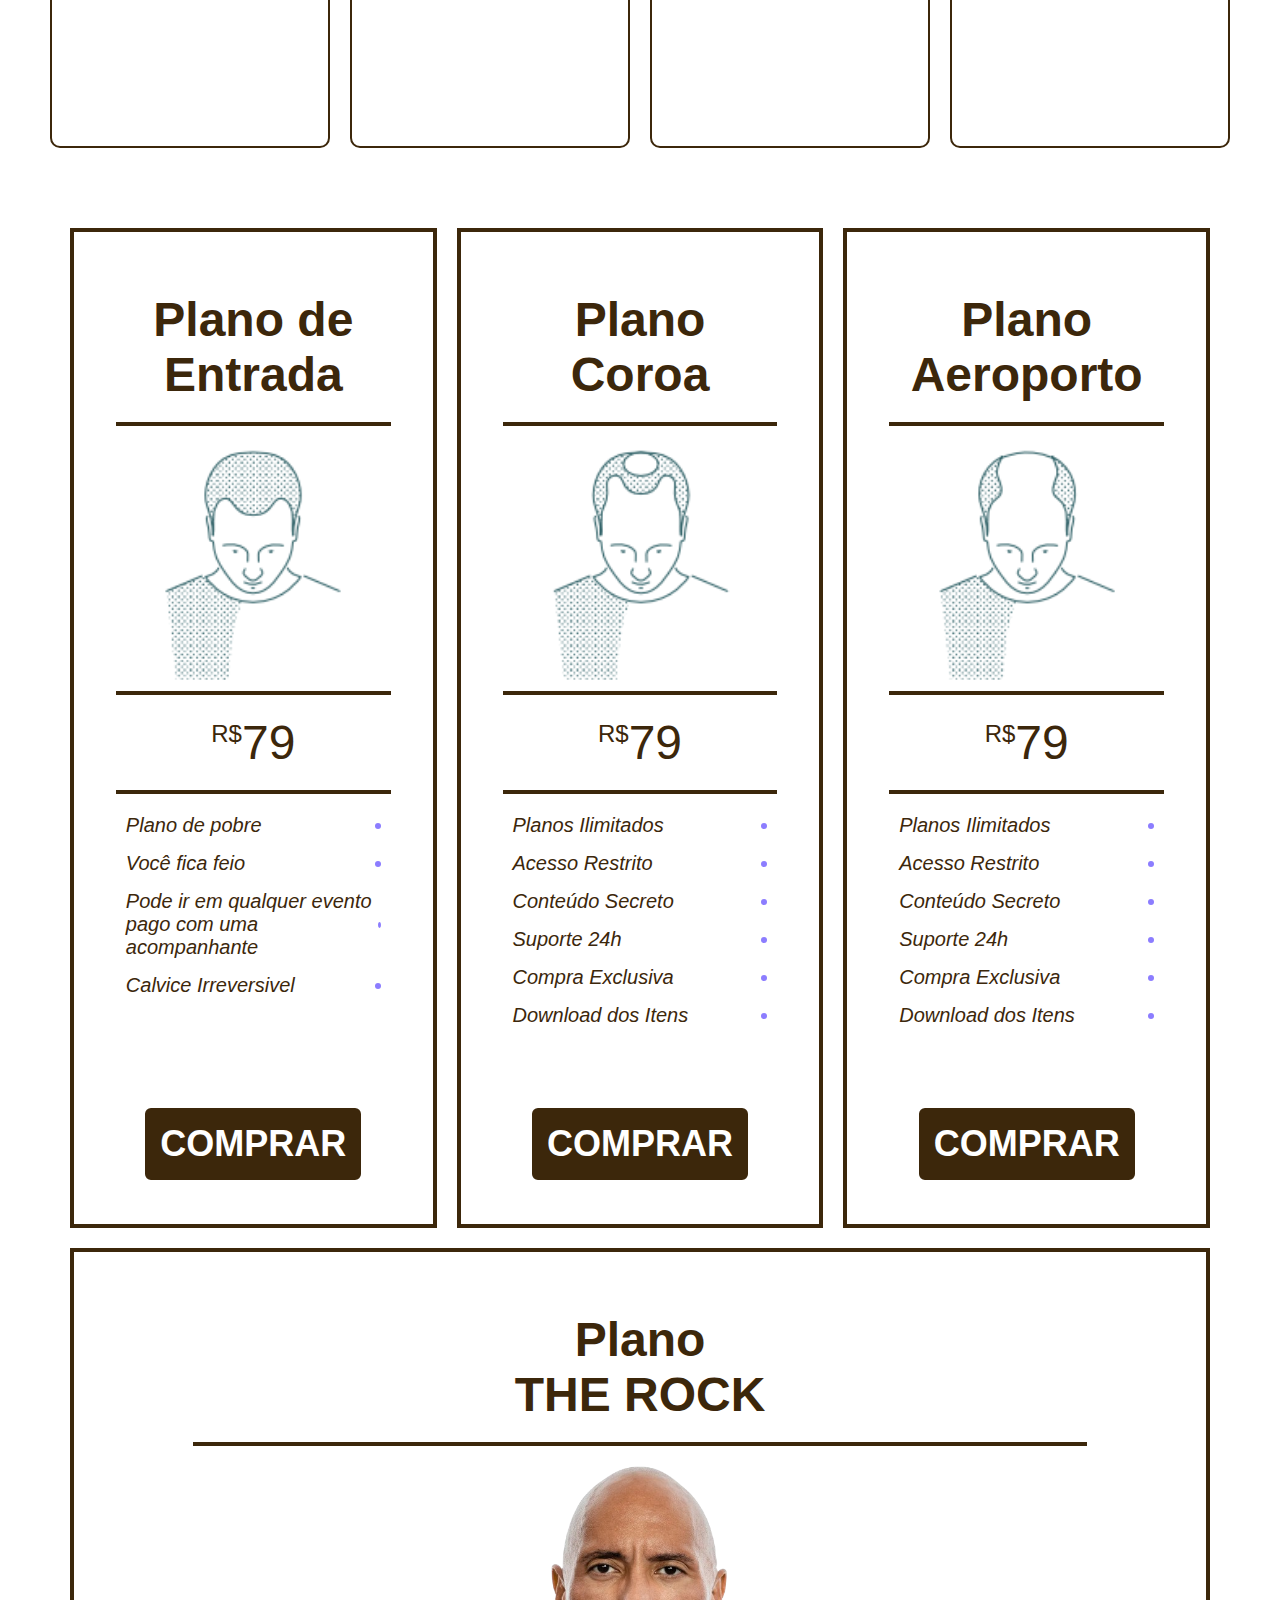
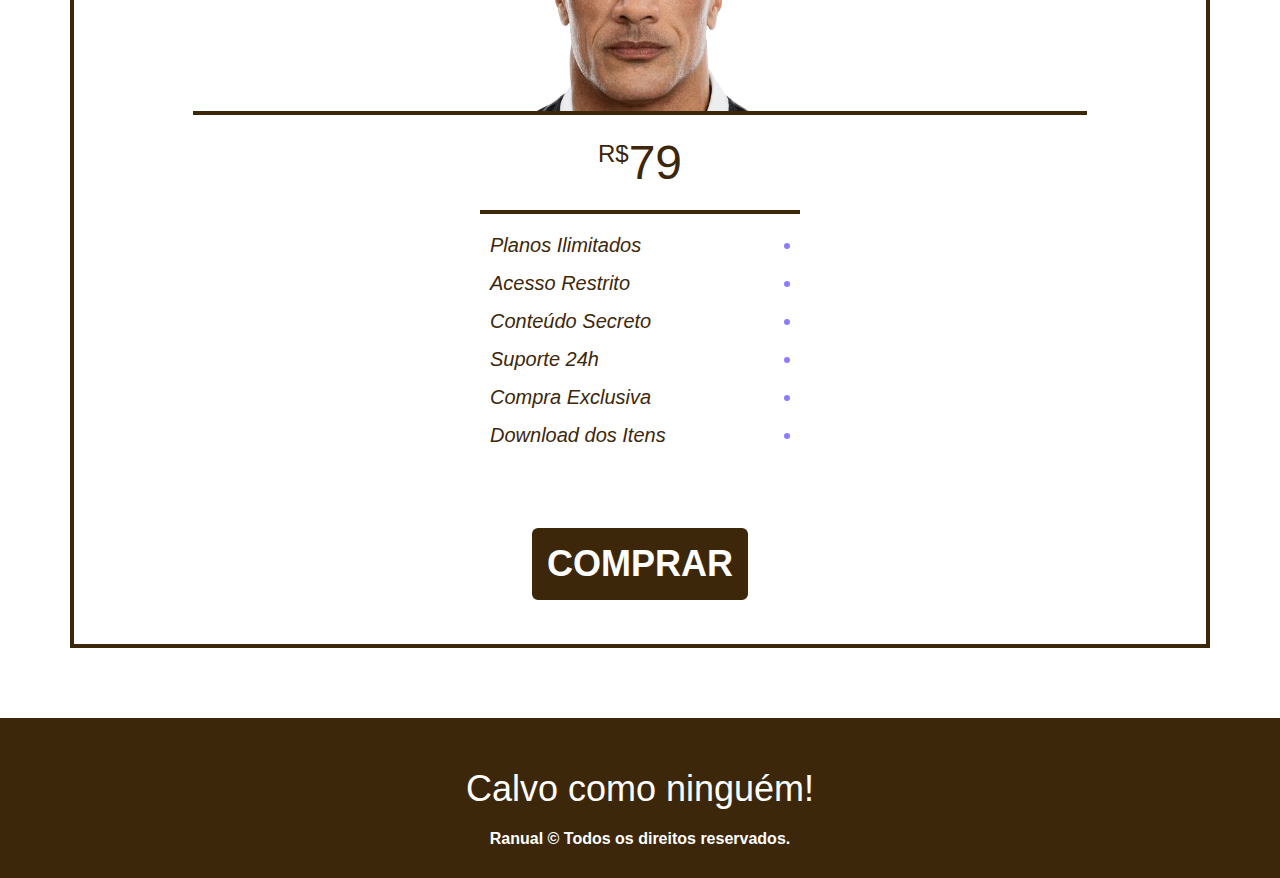
==== commit 01141707: "commit css final, bald-game" ====
--- a/index.html
+++ b/index.html
@@ -6,7 +6,7 @@
     <link rel="stylesheet" href="css/style.css" />
     <link rel="stylesheet" href="css/color.css" />
     <link rel="stylesheet" href="css/text.css" />
-    <!--adicionar icon-->
+    <link rel="icon" href="img/Logo.png">
     <title>Ranual - Calvice sem igual</title>
   </head>
   <body>
@@ -138,20 +138,25 @@
 
     <section class="preco" id="preco">
       <div class="preco-item" alt="plano de entrada">
-        <h2>Plano de Entrada</h2>
-        <img src="" alt="calvice entrada" />
-        <sup>R$</sup>79
+        <h2>Plano de<br />Entrada</h2>
+        <div class="preco-item-img">
+          <img src="img/entrada.png" alt="calvice entrada" />
+        </div>
+        <span><sup>R$</sup>79</span>
         <ul>
           <li>Plano de pobre</li>
           <li>Você fica feio</li>
           <li>Pode ir em qualquer evento pago com uma acompanhante</li>
           <li>Calvice Irreversivel</li>
         </ul>
+        <a href="bald-site/bald_game.html" class="preco-comprar">COMPRAR</a>
       </div>
       <div class="preco-item" alt="plano coroa">
-        <h2>Plano Coroa</h2>
-        <img src="" alt="calvice coroa" />
-        <sup>R$</sup>79
+        <h2>Plano<br />Coroa</h2>
+        <div class="preco-item-img">
+          <img src="img/coroa.png" alt="calvice coroa" />
+        </div>
+        <span><sup>R$</sup>79</span>
         <ul>
           <li>Planos Ilimitados</li>
           <li>Acesso Restrito</li>
@@ -160,11 +165,14 @@
           <li>Compra Exclusiva</li>
           <li>Download dos Itens</li>
         </ul>
+        <a href="bald-site/bald_game.html" class="preco-comprar">COMPRAR</a>
       </div>
       <div class="preco-item" alt="plano aeroporto">
-        <h2>Plano Aeroporto</h2>
-        <img src="" alt="calvice aeroporto de mosquito" />
-        <sup>R$</sup>79
+        <h2>Plano<br />Aeroporto</h2>
+        <div class="preco-item-img">
+          <img src="img/aeroporto.png" alt="calvice aeroporto de mosquito" />
+        </div>
+        <span><sup>R$</sup>79</span>
         <ul>
           <li>Planos Ilimitados</li>
           <li>Acesso Restrito</li>
@@ -173,11 +181,14 @@
           <li>Compra Exclusiva</li>
           <li>Download dos Itens</li>
         </ul>
+        <a href="bald-site/bald_game.html" class="preco-comprar">COMPRAR</a>
       </div>
       <div class="preco-item" alt="plano The Rock">
-        <h2>Plano THE ROCK</h2>
-        <img src="" alt="careca" />
-        <sup>R$</sup>79
+        <h2>Plano<br />THE ROCK</h2>
+        <div class="preco-item-img">
+          <img src="img/the-rock-item.png" alt="careca" />
+        </div>
+        <span><sup>R$</sup>79</span>
         <ul>
           <li>Planos Ilimitados</li>
           <li>Acesso Restrito</li>
@@ -186,18 +197,8 @@
           <li>Compra Exclusiva</li>
           <li>Download dos Itens</li>
         </ul>
-      </div>
-    </section>
-
-    <section class="newsletter">
-      <div class="newsletter-info">
-        <h1>Newsletter</h1>
-        <p>assine e fique por dentro das novidades</p>
-      </div>
-      <form class="newsletter-form">
-        <input type="text" placeholder="Seu e-mail" />
-        <button type="submit">Assinar</button>
-      </form>
+        <a href="bald-site/bald_game.html" class="preco-comprar">COMPRAR</a>
+      </div>
     </section>
 
     <footer>
--- a/css/style.css
+++ b/css/style.css
@@ -74,7 +74,7 @@
     padding: 10px;
 }
 
-.sobre, .atendimento, .tratamentos, .preco, .newsletter {
+.sobre, .atendimento, .tratamentos, .preco {
     display: flex;
     justify-content: center;
     padding-top: 83px;
@@ -196,20 +196,104 @@
 }
 
 .preco {
-	background: #f7f7f7;
+	background: var(--base-color);
     flex-wrap: wrap;
 	padding: 60px;
 }
 
 .preco-item {
+    display: flex;
+    flex-direction: column;
+    align-items: center;
+    justify-content: space-between;
 	flex: 1 1 260px;
-	border: 4px solid white;
+	border: 4px solid var(--primary-color);
 	padding: 20px;
 	margin: 10px;
 }
 
 .preco-item h2 {
+    display: flex;
+    align-items: center;
+    height: 150px;
 	font-size: 3em;
-	color: #a4a4a4;
+	color: var(--primary-color);
 	text-align: center;
 	margin-top: 20px;
+}
+
+.preco-item span {
+    width: 80%;
+	max-width: 300px;
+	padding: 20px 10px;
+	display: block;
+	font-size: 3em;
+	text-align: center;
+	font-weight: 500;
+	border-bottom: 4px solid var(--primary-color);
+}
+
+.preco-item sup {
+	font-size: 1.5rem;
+}
+
+.preco-item-img {
+    display: flex;
+    overflow: hidden;
+    justify-content: center;
+    align-items: flex-end;
+
+    border-top: 4px solid var(--primary-color);
+    border-bottom: 4px solid var(--primary-color);
+    padding-inline: 10px;
+    padding-top: 15px;
+    width: 80%;
+    height: 250px;
+}
+
+.preco-item-img img {
+    height: 100%;
+}
+
+.preco-item ul {
+    display: block;
+	max-width: 300px;
+    width: 80%;
+    height: 250px;
+	margin: 20px 0;
+	font-size: 1.25em;
+	font-style: italic;
+	color: var(--primary-color);
+}
+
+.preco-item li {
+	display: flex;
+	justify-content: space-between;
+	align-items: center;
+	margin-bottom: 15px;
+}
+
+.preco-item li::after {
+	content: '';
+	display: block;
+	width: 6px;
+	height: 6px;
+	background: var(--secondary-color);
+	border-radius: 50%;
+}
+
+.preco-comprar {
+    max-width: 300px;
+    overflow: hidden;
+	margin: 20px auto;
+	border: 4px solid;
+    background-color: var(--primary-color);
+	color: var(--base-color);
+	text-transform: uppercase;
+	font-weight: bold;
+	font-size: 2.25em;
+    border-radius: 10px;
+	padding: 15px;
+	text-align: center;
+
+}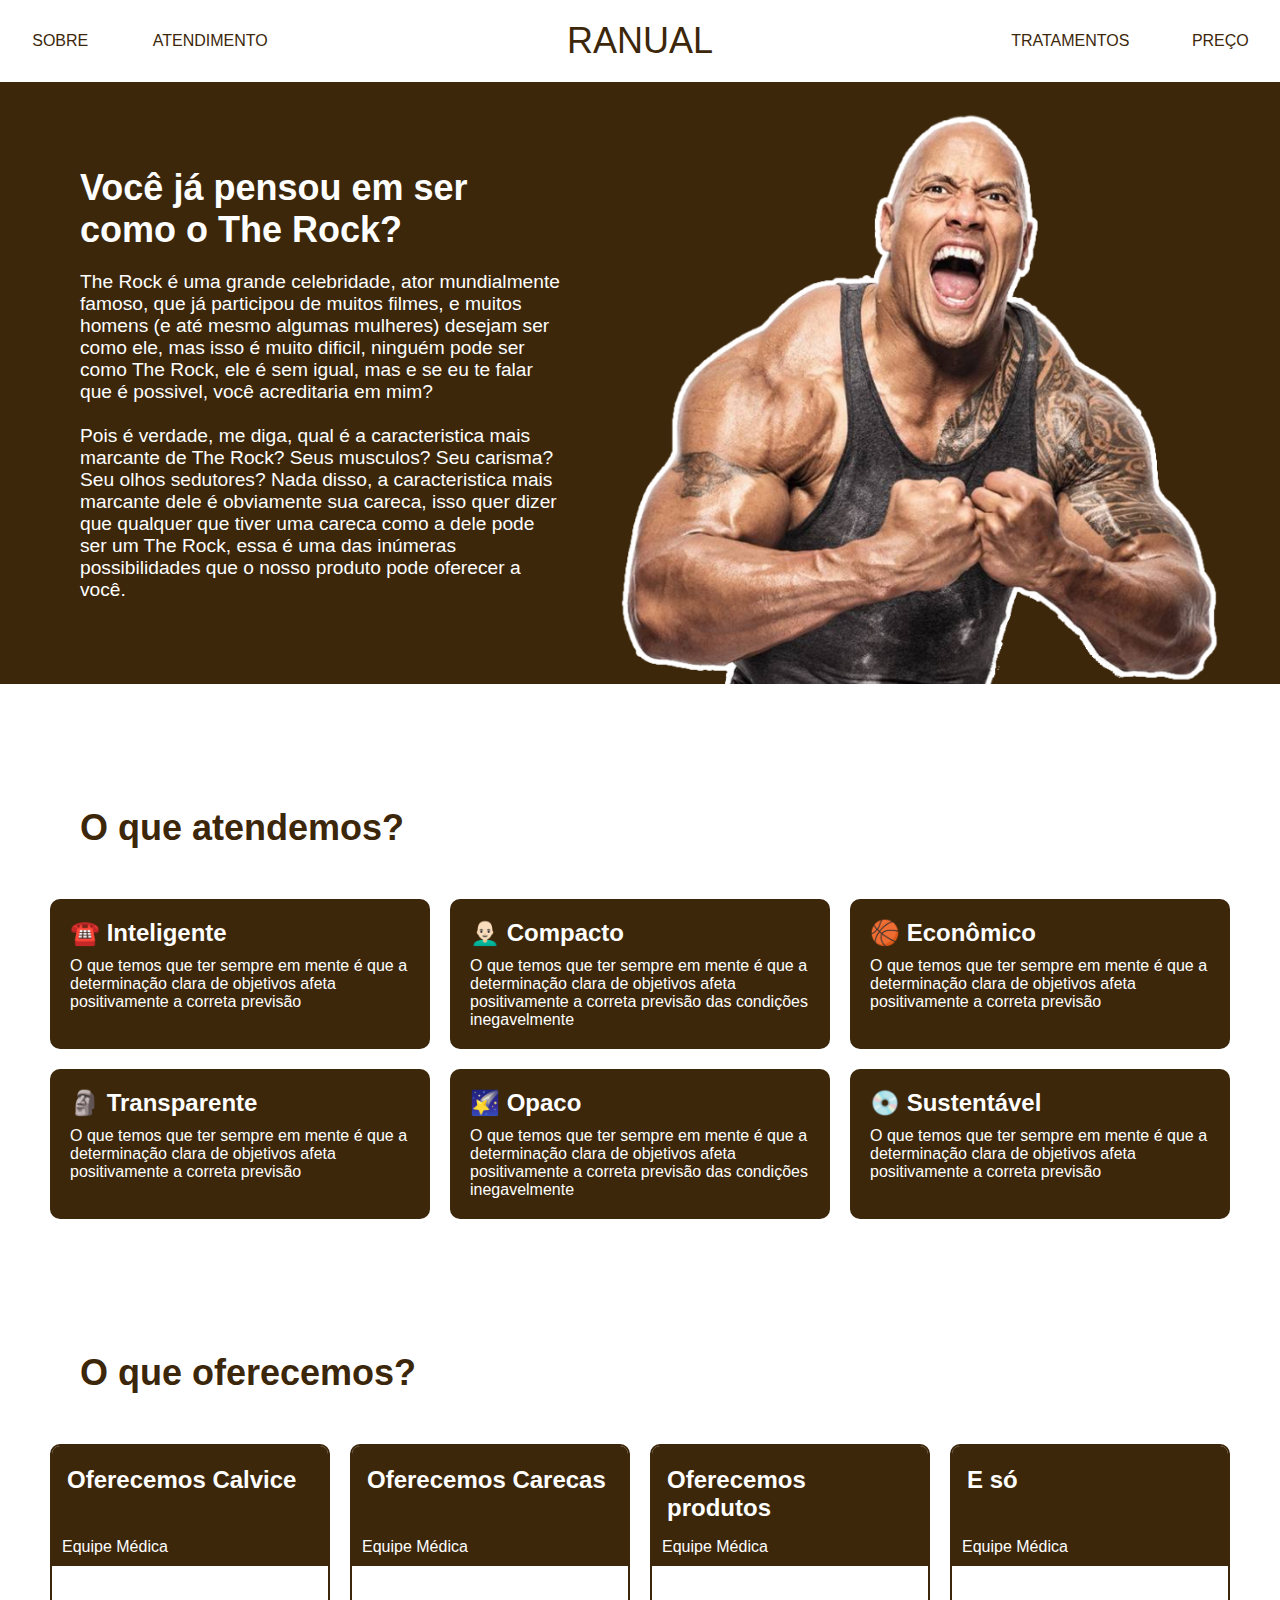
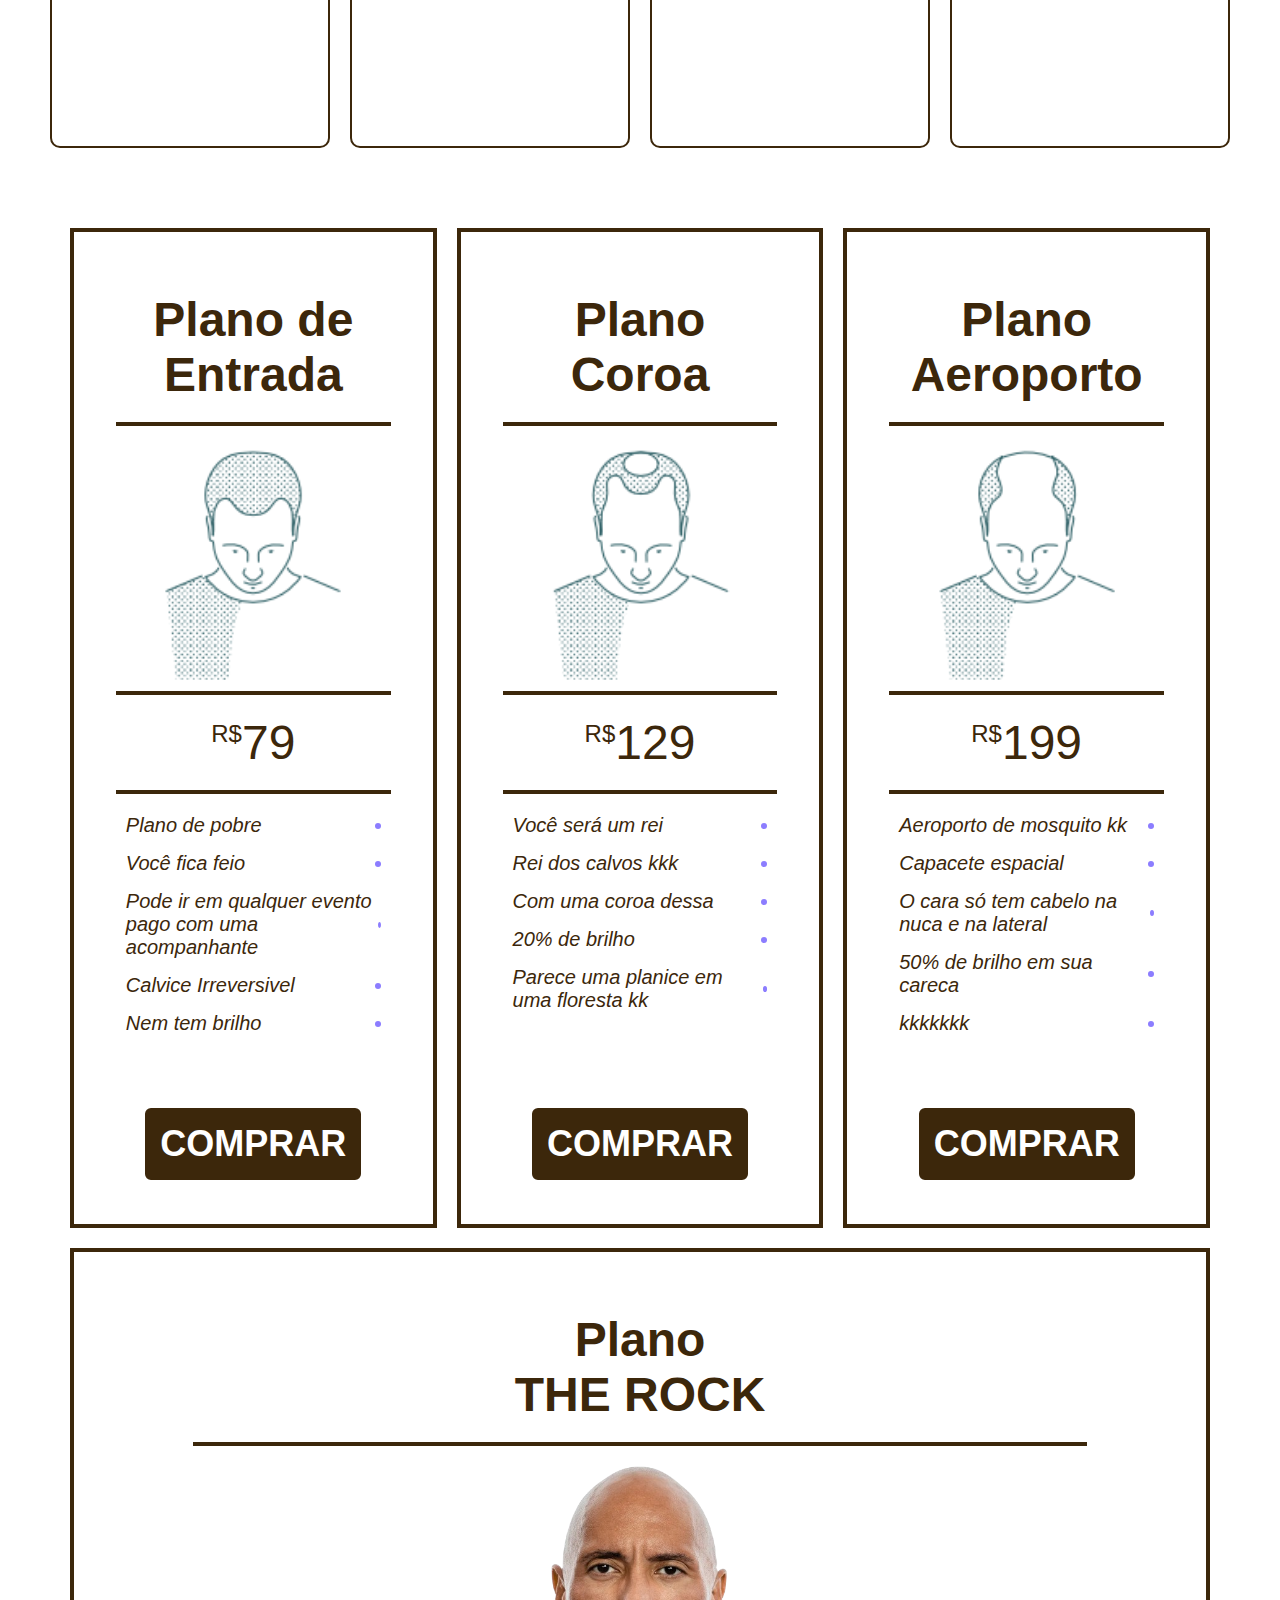
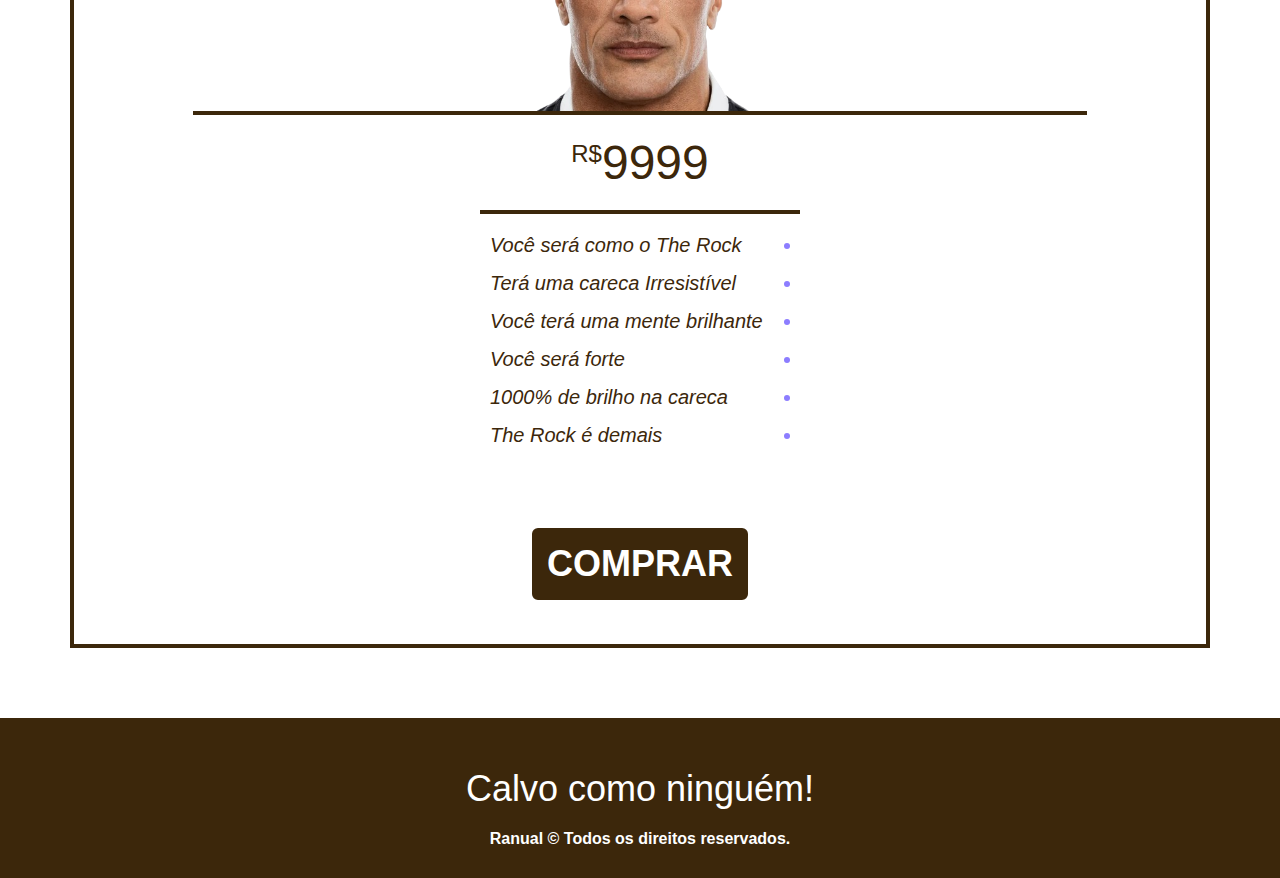
==== commit c343b057: "commit text preco" ====
--- a/index.html
+++ b/index.html
@@ -107,28 +107,28 @@
         <h1>O que oferecemos?</h1>
         <div class="tratamento-item">
           <div class="tratamento-item-info">
-            <h2>Oferecemos tal coisa</h2>
+            <h2>Oferecemos Calvice</h2>
             <p>Equipe Médica</p>
           </div>
           <div class="item-1"></div>
         </div>
         <div class="tratamento-item">
           <div class="tratamento-item-info">
-            <h2>Oferecemos tal coisa</h2>
+            <h2>Oferecemos Carecas</h2>
             <p>Equipe Médica</p>
           </div>
           <div class="item-2"></div>
         </div>
         <div class="tratamento-item">
           <div class="tratamento-item-info">
-            <h2>Oferecemos tal coisa</h2>
+            <h2>Oferecemos produtos</h2>
             <p>Equipe Médica</p>
           </div>
           <div class="item-3"></div>
         </div>
         <div class="tratamento-item">
           <div class="tratamento-item-info">
-            <h2>Oferecemos tal coisa</h2>
+            <h2>E só</h2>
             <p>Equipe Médica</p>
           </div>
           <div class="item-4"></div>
@@ -148,6 +148,7 @@
           <li>Você fica feio</li>
           <li>Pode ir em qualquer evento pago com uma acompanhante</li>
           <li>Calvice Irreversivel</li>
+          <li>Nem tem brilho</li>
         </ul>
         <a href="bald-site/bald_game.html" class="preco-comprar">COMPRAR</a>
       </div>
@@ -156,14 +157,13 @@
         <div class="preco-item-img">
           <img src="img/coroa.png" alt="calvice coroa" />
         </div>
-        <span><sup>R$</sup>79</span>
-        <ul>
-          <li>Planos Ilimitados</li>
-          <li>Acesso Restrito</li>
-          <li>Conteúdo Secreto</li>
-          <li>Suporte 24h</li>
-          <li>Compra Exclusiva</li>
-          <li>Download dos Itens</li>
+        <span><sup>R$</sup>129</span>
+        <ul>
+          <li>Você será um rei</li>
+          <li>Rei dos calvos kkk</li>
+          <li>Com uma coroa dessa</li>
+          <li>20% de brilho</li>
+          <li>Parece uma planice em uma floresta kk</li>
         </ul>
         <a href="bald-site/bald_game.html" class="preco-comprar">COMPRAR</a>
       </div>
@@ -172,14 +172,13 @@
         <div class="preco-item-img">
           <img src="img/aeroporto.png" alt="calvice aeroporto de mosquito" />
         </div>
-        <span><sup>R$</sup>79</span>
-        <ul>
-          <li>Planos Ilimitados</li>
-          <li>Acesso Restrito</li>
-          <li>Conteúdo Secreto</li>
-          <li>Suporte 24h</li>
-          <li>Compra Exclusiva</li>
-          <li>Download dos Itens</li>
+        <span><sup>R$</sup>199</span>
+        <ul>
+          <li>Aeroporto de mosquito kk</li>
+          <li>Capacete espacial</li>
+          <li>O cara só tem cabelo na nuca e na lateral</li>
+          <li>50% de brilho em sua careca</li>
+          <li>kkkkkkk</li>
         </ul>
         <a href="bald-site/bald_game.html" class="preco-comprar">COMPRAR</a>
       </div>
@@ -188,14 +187,14 @@
         <div class="preco-item-img">
           <img src="img/the-rock-item.png" alt="careca" />
         </div>
-        <span><sup>R$</sup>79</span>
-        <ul>
-          <li>Planos Ilimitados</li>
-          <li>Acesso Restrito</li>
-          <li>Conteúdo Secreto</li>
-          <li>Suporte 24h</li>
-          <li>Compra Exclusiva</li>
-          <li>Download dos Itens</li>
+        <span><sup>R$</sup>9999</span>
+        <ul>
+          <li>Você será como o The Rock</li>
+          <li>Terá uma careca Irresistível</li>
+          <li>Você terá uma mente brilhante</li>
+          <li>Você será forte</li>
+          <li>1000% de brilho na careca</li>
+          <li>The Rock é demais</li>
         </ul>
         <a href="bald-site/bald_game.html" class="preco-comprar">COMPRAR</a>
       </div>
